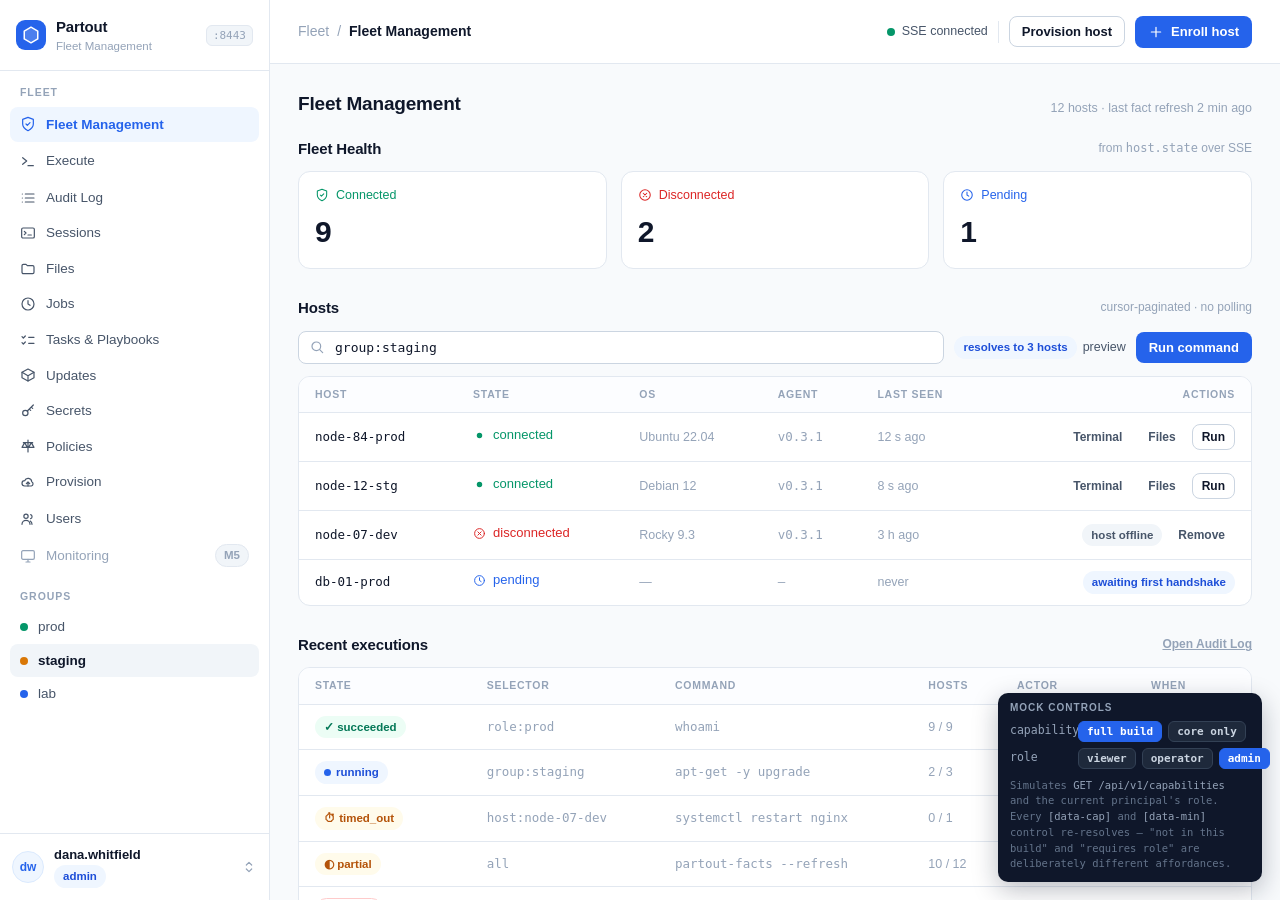
==== docs/mockups/fleet-management.html @ 335c70c7 "docs(ui): add static Fleet Management design mock Single self-contained HTML file rendering the v0.4" ====
<!doctype html>
<!--
  Partout — Fleet Management page, STATIC DESIGN MOCK.

  This is a design mockup, not the application. No build step, no framework,
  no network fetches. It renders the v0.4 guidelines
  (docs/ui-guidelines.md) so the shell, tokens, state vocabulary and the
  capability/role gating convention can be reviewed visually.

  Data is hard-coded sample data. The bottom-right panel simulates the
  `GET /api/v1/capabilities` probe and the current principal's role so both
  gating axes are demonstrable.

  Real app: Vue 3 + TS + Pinia + Tailwind, embedded via go:embed. Not this.
-->
<html lang="en">
<head>
<meta charset="utf-8">
<meta name="viewport" content="width=device-width, initial-scale=1">
<title>Partout — Fleet Management (design mock)</title>
<style>
  /* ---- tokens (ui-guidelines §7) ------------------------------------- */
  :root {
    --brand: #2563eb;            /* blue-600 */
    --brand-subtle: #eff6ff;     /* blue-50 */
    --surface: #ffffff;
    --surface-app: #f8fafc;      /* slate-50 */
    --surface-sunken: #f1f5f9;   /* slate-100 */
    --border: #e2e8f0;           /* slate-200 */
    --border-strong: #cbd5e1;    /* slate-300 */
    --text: #0f172a;             /* slate-900 */
    --text-muted: #475569;       /* slate-600 */
    --text-faint: #94a3b8;       /* slate-400 */
    --healthy: #059669;          /* emerald-600 */
    --warning: #d97706;          /* amber-600 */
    --critical: #dc2626;         /* red-600 */
    --info: var(--brand);
    --neutral: #64748b;          /* slate-500 */
    --critical-subtle: #fef2f2;  /* red-50  */
    --critical-border: #fecaca;  /* red-200 */
    --warning-subtle: #fffbeb;   /* amber-50 */
    --r-card: 12px; --r-ctl: 8px;
    --sans: -apple-system, BlinkMacSystemFont, "Segoe UI", Inter, Roboto, sans-serif;
    --mono: ui-monospace, SFMono-Regular, "SF Mono", Menlo, Consolas, monospace;
  }
  * { box-sizing: border-box; }
  [hidden] { display: none !important; }
  html, body { margin: 0; height: 100%; }
  body {
    background: var(--surface-app); color: var(--text);
    font: 14px/1.45 var(--sans); -webkit-font-smoothing: antialiased;
  }
  .mono { font-family: var(--mono); }
  .ic { width: 16px; height: 16px; flex: none; stroke: currentColor; fill: none;
        stroke-width: 1.8; stroke-linecap: round; stroke-linejoin: round; }
  .ic-lg { width: 20px; height: 20px; }

  /* ---- shell --------------------------------------------------------- */
  .shell { display: grid; grid-template-columns: 270px 1fr; height: 100%; }

  /* ---- sidebar ------------------------------------------------------- */
  .sidebar {
    background: var(--surface); border-right: 1px solid var(--border);
    display: flex; flex-direction: column; min-height: 0;
  }
  .brand { display: flex; align-items: center; gap: 10px; padding: 16px; border-bottom: 1px solid var(--border); }
  .brand-mark {
    width: 30px; height: 30px; flex: none; display: grid; place-items: center;
    background: var(--brand); border-radius: 9px; color: #fff;
  }
  .brand-text { min-width: 0; }
  .brand-name { font-weight: 650; font-size: 15px; letter-spacing: -.01em; }
  .brand-line { font-size: 11.5px; color: var(--text-faint); }
  .port { margin-left: auto; font: 11px/1 var(--mono); color: var(--text-faint);
          background: var(--surface-sunken); border: 1px solid var(--border); padding: 4px 6px; border-radius: 6px; }

  .nav { padding: 12px 10px; overflow-y: auto; flex: 1; min-height: 0; }
  .nav-label { font-size: 10.5px; font-weight: 700; letter-spacing: .09em; text-transform: uppercase;
               color: var(--text-faint); padding: 14px 10px 6px; }
  .nav-label:first-child { padding-top: 2px; }
  .nav-item {
    display: flex; align-items: center; gap: 10px; padding: 8px 10px; border-radius: var(--r-ctl);
    color: var(--text-muted); text-decoration: none; font-size: 13.5px;
  }
  .nav-item + .nav-item { margin-top: 1px; }
  .nav-item:hover { background: var(--surface-sunken); color: var(--text); }
  .nav-item.is-active { background: var(--brand-subtle); color: var(--brand); font-weight: 600; }
  .nav-item.is-disabled { color: var(--text-faint); cursor: not-allowed; }
  .nav-item.is-disabled:hover { background: transparent; color: var(--text-faint); }
  .nav-tail { margin-left: auto; }
  .scope { display: flex; align-items: center; gap: 10px; padding: 7px 10px; border-radius: var(--r-ctl);
           color: var(--text-muted); font-size: 13.5px; cursor: pointer; }
  .scope:hover { background: var(--surface-sunken); }
  .scope.is-active { background: var(--surface-sunken); color: var(--text); font-weight: 600; }
  .dot { width: 8px; height: 8px; border-radius: 99px; flex: none; }
  .dot-prod { background: var(--healthy); } .dot-stg { background: var(--warning); } .dot-dev { background: var(--brand); }

  .user-card { border-top: 1px solid var(--border); padding: 12px; display: flex; align-items: center; gap: 10px; cursor: pointer; }
  .user-card:hover { background: var(--surface-sunken); }
  .avatar {
    width: 32px; height: 32px; border-radius: 99px; flex: none; display: grid; place-items: center;
    background: var(--brand-subtle); color: var(--brand); font-size: 12px; font-weight: 700;
    border: 1px solid #dbeafe;
  }
  .user-name { font-size: 13px; font-weight: 600; }
  .user-meta { font-size: 11.5px; color: var(--text-faint); display: flex; align-items: center; gap: 6px; }

  /* ---- top bar ------------------------------------------------------- */
  .main { display: flex; flex-direction: column; min-width: 0; min-height: 0; }
  .topbar {
    background: var(--surface); border-bottom: 1px solid var(--border);
    display: flex; align-items: center; gap: 16px; padding: 0 28px; height: 64px; flex: none;
  }
  .crumbs { display: flex; align-items: center; gap: 8px; font-size: 14px; color: var(--text-faint); min-width: 0; }
  .crumbs b { color: var(--text); font-weight: 650; }
  .topbar-right { margin-left: auto; display: flex; align-items: center; gap: 10px; }
  .sse { display: inline-flex; align-items: center; gap: 7px; font-size: 12.5px; color: var(--text-muted); }
  .pulse { width: 8px; height: 8px; border-radius: 99px; background: var(--healthy); flex: none; }
  .pulse.is-amber { background: var(--warning); }
  .pulse.is-red { background: var(--critical); }
  .vsep { width: 1px; height: 22px; background: var(--border); }

  /* ---- controls ------------------------------------------------------ */
  .btn {
    display: inline-flex; align-items: center; gap: 7px; font: 600 13px var(--sans);
    padding: 7px 12px; border-radius: var(--r-ctl); border: 1px solid transparent;
    cursor: pointer; text-decoration: none; white-space: nowrap;
  }
  .btn-primary { background: var(--brand); color: #fff; }
  .btn-primary:hover { background: #1d4ed8; }
  .btn-secondary { background: var(--surface); color: var(--text); border-color: var(--border-strong); }
  .btn-secondary:hover { background: var(--surface-sunken); }
  .btn-ghost { background: transparent; color: var(--text-muted); }
  .btn-ghost:hover { background: var(--surface-sunken); color: var(--text); }
  .btn-sm { padding: 5px 9px; font-size: 12px; }
  .btn[aria-disabled="true"] { background: var(--surface-sunken); color: var(--text-faint);
    border-color: var(--border); cursor: not-allowed; }
  .linklike { background: none; border: 0; padding: 0; font: 600 12.5px var(--sans); color: var(--brand); cursor: pointer; }

  .input {
    display: flex; align-items: center; gap: 8px; background: var(--surface);
    border: 1px solid var(--border-strong); border-radius: var(--r-ctl); padding: 7px 10px; min-width: 0;
  }
  .input input { border: 0; outline: 0; font: 13px var(--mono); color: var(--text); background: transparent; width: 100%; }
  .input input::placeholder { color: var(--text-faint); }

  /* ---- chips --------------------------------------------------------- */
  .chip {
    display: inline-flex; align-items: center; gap: 5px; font-size: 11.5px; font-weight: 650;
    padding: 2px 8px; border-radius: 99px; border: 1px solid transparent; white-space: nowrap;
  }
  .chip-neutral { background: var(--surface-sunken); color: var(--text-muted); }
  .chip-rule { background: var(--surface-sunken); color: var(--text-muted); font-family: var(--mono); font-weight: 500; }
  .chip-healthy { background: #ecfdf5; color: #047857; }
  .chip-warning { background: var(--warning-subtle); color: #b45309; }
  .chip-critical { background: var(--critical-subtle); color: var(--critical); }
  .chip-info { background: var(--brand-subtle); color: #1d4ed8; }
  /* outline variants: refusal / nothing-ran — not the same as a failure */
  .chip-outline-critical { background: transparent; border-color: var(--critical-border); color: var(--critical); }
  .chip-outline-warning { background: transparent; border-color: #fde68a; color: #b45309; }
  .chip-dashed { background: transparent; border: 1px dashed var(--border-strong); color: var(--neutral); }
  /* gating chip: "not in this build" */
  .chip-na { background: var(--surface-sunken); color: var(--text-faint); border-color: var(--border); font-weight: 600; }
  .chip-lock { background: transparent; border-color: var(--border-strong); color: var(--text-faint); font-weight: 600; }
  .chip-running { background: var(--brand-subtle); color: #1d4ed8; }
  .spin { width: 7px; height: 7px; border-radius: 99px; background: var(--brand); animation: pulse 1.1s ease-in-out infinite; }
  @keyframes pulse { 0%,100% { opacity: 1 } 50% { opacity: .25 } }
  @media (prefers-reduced-motion: reduce) { .spin { animation: none } }

  /* ---- content ------------------------------------------------------- */
  .content { padding: 26px 28px 60px; overflow-y: auto; min-height: 0; }
  .page-head { display: flex; align-items: flex-end; gap: 12px; margin-bottom: 20px; }
  .page-head h1 { font-size: 19px; margin: 0; letter-spacing: -.01em; }
  .page-head .sub { color: var(--text-faint); font-size: 12.5px; margin-left: auto; }

  .section { margin-top: 28px; }
  .section:first-of-type { margin-top: 0; }
  .section-head { display: flex; align-items: center; gap: 10px; margin-bottom: 12px; }
  .section-head h2 { font-size: 15px; margin: 0; letter-spacing: -.01em; }
  .section-head .cap { margin-left: auto; font-size: 12px; color: var(--text-faint); }

  .stats { display: grid; grid-template-columns: repeat(3, minmax(0,1fr)); gap: 14px; }
  .stat { background: var(--surface); border: 1px solid var(--border); border-radius: var(--r-card); padding: 14px 16px; }
  .stat-top { display: flex; align-items: center; gap: 7px; font-size: 12.5px; color: var(--text-muted); }
  .stat-num { font-size: 30px; font-weight: 650; letter-spacing: -.02em; margin-top: 6px; }
  .c-healthy { color: var(--healthy); } .c-warning { color: var(--warning); }
  .c-critical { color: var(--critical); } .c-info { color: var(--info); } .c-neutral { color: var(--neutral); }

  .toolbar { display: flex; align-items: center; gap: 10px; margin-bottom: 12px; flex-wrap: wrap; }
  .resolve { display: inline-flex; align-items: center; gap: 6px; font-size: 12.5px; color: var(--text-muted); }
  .toolbar .grow { flex: 1; min-width: 240px; }

  .card { background: var(--surface); border: 1px solid var(--border); border-radius: var(--r-card); overflow: hidden; }
  table { width: 100%; border-collapse: collapse; }
  thead th {
    text-align: left; font-size: 10.5px; letter-spacing: .07em; text-transform: uppercase;
    color: var(--text-faint); font-weight: 700; padding: 10px 16px; border-bottom: 1px solid var(--border);
    background: #fcfdff;
  }
  tbody td { padding: 11px 16px; border-bottom: 1px solid var(--border); font-size: 13px; vertical-align: middle; }
  tbody tr:last-child td { border-bottom: 0; }
  tbody tr:hover { background: #fbfdff; }
  td.host { font-family: var(--mono); font-size: 12.5px; color: var(--text); font-weight: 500; }
  td.dim { color: var(--text-faint); font-size: 12.5px; }
  .cell-state { display: inline-flex; align-items: center; gap: 7px; }
  .row-actions { display: flex; align-items: center; gap: 6px; justify-content: flex-end; }

  /* ---- gate helper: capability + role gating (§4) --------------------- */
  .gate { display: inline-flex; align-items: center; gap: 6px; }
  /* in the sidebar a gate wraps stacked nav items, so it must be a block */
  .nav > .gate { display: block; }
  .nav > .gate > .when-on, .nav > .gate > .when-off { display: block; }
  .nav > .gate[data-cap] .nav-item { width: 100%; }
  .gate.is-off > .when-on { display: none; }
  .gate:not(.is-off) > .when-off { display: none; }

  /* ---- mock controls (not part of the design) ------------------------ */
  .mockctl {
    position: fixed; right: 18px; bottom: 18px; z-index: 20;
    background: #0f172a; color: #e2e8f0; border-radius: 10px; padding: 10px 12px;
    font: 11.5px/1.5 var(--mono); box-shadow: 0 8px 26px rgba(15,23,42,.28); width: 264px;
  }
  .mockctl h4 { margin: 0 0 8px; font: 700 10px/1 var(--sans); letter-spacing: .1em; text-transform: uppercase; color: #94a3b8; }
  .mockctl .row { display: flex; align-items: center; gap: 6px; margin-top: 6px; }
  .mockctl .row span { color: #94a3b8; width: 62px; flex: none; }
  .mockctl button {
    font: 600 11px var(--mono); padding: 3px 8px; border-radius: 6px; cursor: pointer;
    background: #1e293b; color: #cbd5e1; border: 1px solid #334155;
  }
  .mockctl button[aria-pressed="true"] { background: var(--brand); color: #fff; border-color: var(--brand); }
  .mockctl p { margin: 9px 0 0; color: #64748b; font-size: 10.5px; }
</style>
</head>
<body>

<!-- icon sprite -->
<svg width="0" height="0" style="position:absolute" aria-hidden="true">
  <symbol id="i-hex" viewBox="0 0 24 24"><path d="M12 2.6l8.1 4.7v9.4L12 21.4l-8.1-4.7V7.3z"/></symbol>
  <symbol id="i-shield" viewBox="0 0 24 24"><path d="M12 22s8-4 8-10V5l-8-3-8 3v7c0 6 8 10 8 10z"/><path d="M9 12l2 2 4-4"/></symbol>
  <symbol id="i-terminal" viewBox="0 0 24 24"><path d="M4 17l6-5-6-5"/><path d="M12 19h8"/></symbol>
  <symbol id="i-scroll" viewBox="0 0 24 24"><path d="M8 6h13M8 12h13M8 18h13M3.5 6h.01M3.5 12h.01M3.5 18h.01"/></symbol>
  <symbol id="i-monitor" viewBox="0 0 24 24"><rect x="2.5" y="4" width="19" height="13" rx="2"/><path d="M9 21h6M12 17v4"/></symbol>
  <symbol id="i-screen" viewBox="0 0 24 24"><rect x="2.5" y="4.5" width="19" height="15" rx="2"/><path d="M6.5 9.5l2.5 2.5-2.5 2.5M12 15h5"/></symbol>
  <symbol id="i-folder" viewBox="0 0 24 24"><path d="M3 7a2 2 0 012-2h4l2 2h8a2 2 0 012 2v8a2 2 0 01-2 2H5a2 2 0 01-2-2z"/></symbol>
  <symbol id="i-clock" viewBox="0 0 24 24"><circle cx="12" cy="12" r="9"/><path d="M12 7v5l3 2"/></symbol>
  <symbol id="i-checks" viewBox="0 0 24 24"><path d="M3 7l2 2 3-3M3 16l2 2 3-3M13 8h8M13 17h8"/></symbol>
  <symbol id="i-box" viewBox="0 0 24 24"><path d="M3 8l9-5 9 5v8l-9 5-9-5z"/><path d="M3 8l9 5 9-5M12 13v8"/></symbol>
  <symbol id="i-key" viewBox="0 0 24 24"><circle cx="8" cy="15" r="4"/><path d="M11 12l9-9M17 6l2 2M14 9l2 2"/></symbol>
  <symbol id="i-scale" viewBox="0 0 24 24"><path d="M12 3v18M5 7h14M7 7l-4 7h8zM17 7l-4 7h8z"/></symbol>
  <symbol id="i-cloud" viewBox="0 0 24 24"><path d="M7 18a4 4 0 010-8 5.5 5.5 0 0110.6 1.5A3.5 3.5 0 0117 18z"/><path d="M12 12v6M9.5 14.5L12 12l2.5 2.5"/></symbol>
  <symbol id="i-users" viewBox="0 0 24 24"><circle cx="9" cy="8" r="3.2"/><path d="M3 20a6 6 0 0112 0"/><path d="M16 5.5a3.2 3.2 0 010 6M18 20a6 6 0 00-2.5-4.9"/></symbol>
  <symbol id="i-warn" viewBox="0 0 24 24"><path d="M12 3l9.5 17h-19z"/><path d="M12 9v5M12 17h.01"/></symbol>
  <symbol id="i-x" viewBox="0 0 24 24"><circle cx="12" cy="12" r="9"/><path d="M15 9l-6 6M9 9l6 6"/></symbol>
  <symbol id="i-lock" viewBox="0 0 24 24"><rect x="4.5" y="10" width="15" height="10" rx="2"/><path d="M8.5 10V7a3.5 3.5 0 017 0v3"/></symbol>
  <symbol id="i-plus" viewBox="0 0 24 24"><path d="M12 5v14M5 12h14"/></symbol>
  <symbol id="i-search" viewBox="0 0 24 24"><circle cx="11" cy="11" r="6.5"/><path d="M16 16l4.5 4.5"/></symbol>
  <symbol id="i-chev" viewBox="0 0 24 24"><path d="M8 9l4-4 4 4M8 15l4 4 4-4"/></symbol>
  <symbol id="i-trash" viewBox="0 0 24 24"><path d="M4 7h16M9 7V5h6v2M6 7l1 13h10l1-13"/></symbol>
  <symbol id="i-dot" viewBox="0 0 24 24"><circle cx="12" cy="12" r="5" fill="currentColor" stroke="none"/></symbol>
</svg>

<div class="shell">

  <!-- ================= sidebar ================= -->
  <aside class="sidebar">
    <div class="brand">
      <span class="brand-mark"><svg class="ic ic-lg" style="stroke-width:1.8;fill:rgba(255,255,255,.18)"><use href="#i-hex"/></svg></span>
      <span class="brand-text">
        <div class="brand-name">Partout</div>
        <div class="brand-line">Fleet Management</div>
      </span>
      <span class="port">:8443</span>
    </div>

    <nav class="nav">
      <div class="nav-label">Fleet</div>

      <a class="nav-item is-active" href="#"><svg class="ic"><use href="#i-shield"/></svg>Fleet Management</a>
      <a class="nav-item" href="#"><svg class="ic"><use href="#i-terminal"/></svg>Execute</a>
      <a class="nav-item" href="#"><svg class="ic"><use href="#i-scroll"/></svg>Audit Log</a>

      <span class="gate" data-cap="sessions"><span class="when-on"><a class="nav-item" href="#"><svg class="ic"><use href="#i-screen"/></svg>Sessions</a></span><span class="when-off"><span class="nav-item is-disabled"><svg class="ic"><use href="#i-screen"/></svg>Sessions<span class="nav-tail chip chip-na">M2</span></span></span></span>
      <span class="gate" data-cap="files"><span class="when-on"><a class="nav-item" href="#"><svg class="ic"><use href="#i-folder"/></svg>Files</a></span><span class="when-off"><span class="nav-item is-disabled"><svg class="ic"><use href="#i-folder"/></svg>Files<span class="nav-tail chip chip-na">M2</span></span></span></span>
      <span class="gate" data-cap="jobs"><span class="when-on"><a class="nav-item" href="#"><svg class="ic"><use href="#i-clock"/></svg>Jobs</a></span><span class="when-off"><span class="nav-item is-disabled"><svg class="ic"><use href="#i-clock"/></svg>Jobs<span class="nav-tail chip chip-na">M3</span></span></span></span>
      <span class="gate" data-cap="tasks"><span class="when-on"><a class="nav-item" href="#"><svg class="ic"><use href="#i-checks"/></svg>Tasks &amp; Playbooks</a></span><span class="when-off"><span class="nav-item is-disabled"><svg class="ic"><use href="#i-checks"/></svg>Tasks &amp; Playbooks<span class="nav-tail chip chip-na">M3</span></span></span></span>
      <span class="gate" data-cap="packages"><span class="when-on"><a class="nav-item" href="#"><svg class="ic"><use href="#i-box"/></svg>Updates</a></span><span class="when-off"><span class="nav-item is-disabled"><svg class="ic"><use href="#i-box"/></svg>Updates<span class="nav-tail chip chip-na">M3</span></span></span></span>
      <span class="gate" data-cap="secrets"><span class="when-on"><a class="nav-item" href="#"><svg class="ic"><use href="#i-key"/></svg>Secrets</a></span><span class="when-off"><span class="nav-item is-disabled"><svg class="ic"><use href="#i-key"/></svg>Secrets<span class="nav-tail chip chip-na">M3</span></span></span></span>
      <a class="nav-item" href="#"><svg class="ic"><use href="#i-scale"/></svg>Policies</a>
      <!-- admin-only -->
      <span class="gate gate-role" data-min="admin">
        <span class="when-on">
          <a class="nav-item" href="#"><svg class="ic"><use href="#i-cloud"/></svg>Provision</a>
          <a class="nav-item" href="#"><svg class="ic"><use href="#i-users"/></svg>Users</a>
        </span>
        <span class="when-off">
          <span class="nav-item is-disabled"><svg class="ic"><use href="#i-cloud"/></svg>Provision
            <span class="nav-tail chip chip-lock"><svg class="ic" style="width:11px;height:11px"><use href="#i-lock"/></svg>admin</span>
          </span>
          <span class="nav-item is-disabled"><svg class="ic"><use href="#i-users"/></svg>Users
            <span class="nav-tail chip chip-lock"><svg class="ic" style="width:11px;height:11px"><use href="#i-lock"/></svg>admin</span>
          </span>
        </span>
      </span>

      <!-- not in this build (M5) -->
      <span class="gate" data-cap="observe">
        <span class="when-on">
          <a class="nav-item" href="#"><svg class="ic"><use href="#i-monitor"/></svg>Monitoring</a>
        </span>
        <span class="when-off">
          <span class="nav-item is-disabled"><svg class="ic"><use href="#i-monitor"/></svg>Monitoring
            <span class="nav-tail chip chip-na">M5</span>
          </span>
        </span>
      </span>

      <div class="nav-label">Groups</div>
      <div class="scope"><span class="dot dot-prod"></span>prod</div>
      <div class="scope is-active"><span class="dot dot-stg"></span>staging</div>
      <div class="scope"><span class="dot dot-dev"></span>lab</div>
    </nav>

    <div class="user-card">
      <span class="avatar">dw</span>
      <span style="min-width:0">
        <div class="user-name">dana.whitfield</div>
        <div class="user-meta"><span id="role-badge" class="chip chip-info">admin</span></div>
      </span>
      <svg class="ic nav-tail" style="color:var(--text-faint)"><use href="#i-chev"/></svg>
    </div>
  </aside>

  <!-- ================= main ================= -->
  <div class="main">
    <header class="topbar">
      <div class="crumbs"><span>Fleet</span><span>/</span><b>Fleet Management</b></div>
      <div class="topbar-right">
        <span class="sse"><span class="pulse" id="sse-dot"></span><span id="sse-text">SSE connected</span></span>
        <span class="vsep"></span>

        <span class="gate gate-role" data-min="admin">
          <span class="when-on"><button class="btn btn-secondary">Provision host</button></span>
          <span class="when-off">
            <button class="btn btn-secondary" aria-disabled="true">
              <svg class="ic" style="width:12px;height:12px"><use href="#i-lock"/></svg>Provision host
            </button>
          </span>
        </span>

        <span class="gate" data-cap="enroll">
          <span class="when-on"><button class="btn btn-primary"><svg class="ic"><use href="#i-plus"/></svg>Enroll host</button></span>
          <span class="when-off"><span class="chip chip-na">Enrollment not available</span></span>
        </span>
      </div>
    </header>

    <main class="content">

      <div class="page-head">
        <h1>Fleet Management</h1>
        <span class="sub">12 hosts &middot; last fact refresh 2 min ago</span>
      </div>

      <!-- Fleet Health: exactly three cards (§9) -->
      <section class="section">
        <div class="section-head">
          <h2>Fleet Health</h2>
          <span class="cap">from <span class="mono">host.state</span> over SSE</span>
        </div>
        <div class="stats">
          <div class="stat">
            <div class="stat-top c-healthy"><svg class="ic" style="width:14px;height:14px"><use href="#i-shield"/></svg>Connected</div>
            <div class="stat-num">9</div>
          </div>
          <div class="stat">
            <div class="stat-top c-critical"><svg class="ic" style="width:14px;height:14px"><use href="#i-x"/></svg>Disconnected</div>
            <div class="stat-num">2</div>
          </div>
          <div class="stat">
            <div class="stat-top c-info"><svg class="ic" style="width:14px;height:14px"><use href="#i-clock"/></svg>Pending</div>
            <div class="stat-num">1</div>
          </div>
        </div>
      </section>

      <!-- Hosts -->
      <section class="section">
        <div class="section-head">
          <h2>Hosts</h2>
          <span class="cap">cursor-paginated &middot; no polling</span>
        </div>

        <div class="toolbar">
          <span class="input grow">
            <svg class="ic" style="color:var(--text-faint)"><use href="#i-search"/></svg>
            <input value="group:staging" aria-label="Selector" spellcheck="false">
          </span>
          <!-- selector preview: server resolves, UI only renders (B2) -->
          <span class="resolve">
            <span class="chip chip-info">resolves to 3 hosts</span>
            preview
          </span>
          <span class="gate gate-role" data-min="operator">
            <span class="when-on"><button class="btn btn-primary">Run command</button></span>
            <span class="when-off"><span class="chip chip-lock"><svg class="ic" style="width:11px;height:11px"><use href="#i-lock"/></svg>Requires operator</span></span>
          </span>
        </div>

        <div class="card">
          <table>
            <thead>
              <tr>
                <th>Host</th><th>State</th><th>OS</th><th>Agent</th><th>Last seen</th><th style="text-align:right">Actions</th>
              </tr>
            </thead>
            <tbody>
              <tr>
                <td class="host">node-84-prod</td>
                <td><span class="cell-state c-healthy"><svg class="ic" style="width:13px;height:13px"><use href="#i-dot"/></svg>connected</span></td>
                <td class="dim">Ubuntu 22.04</td><td class="dim mono">v0.3.1</td><td class="dim">12 s ago</td>
                <td>
                  <div class="row-actions">
                    <span class="gate" data-cap="sessions"><span class="when-on"><span class="gate gate-role" data-min="operator"><span class="when-on"><button class="btn btn-ghost btn-sm">Terminal</button></span><span class="when-off"><button class="btn btn-ghost btn-sm" aria-disabled="true"><svg class="ic" style="width:11px;height:11px"><use href="#i-lock"/></svg>Terminal</button></span></span></span><span class="when-off"><span class="chip chip-na">Terminal</span></span></span>
                    <span class="gate" data-cap="files"><span class="when-on"><button class="btn btn-ghost btn-sm">Files</button></span><span class="when-off"><span class="chip chip-na">Files</span></span></span>
                    <span class="gate gate-role" data-min="operator"><span class="when-on"><button class="btn btn-secondary btn-sm">Run</button></span><span class="when-off"><button class="btn btn-secondary btn-sm" aria-disabled="true"><svg class="ic" style="width:11px;height:11px"><use href="#i-lock"/></svg>Run</button></span></span>
                  </div>
                </td>
              </tr>
              <tr>
                <td class="host">node-12-stg</td>
                <td><span class="cell-state c-healthy"><svg class="ic" style="width:13px;height:13px"><use href="#i-dot"/></svg>connected</span></td>
                <td class="dim">Debian 12</td><td class="dim mono">v0.3.1</td><td class="dim">8 s ago</td>
                <td>
                  <div class="row-actions">
                    <span class="gate" data-cap="sessions"><span class="when-on"><span class="gate gate-role" data-min="operator"><span class="when-on"><button class="btn btn-ghost btn-sm">Terminal</button></span><span class="when-off"><button class="btn btn-ghost btn-sm" aria-disabled="true"><svg class="ic" style="width:11px;height:11px"><use href="#i-lock"/></svg>Terminal</button></span></span></span><span class="when-off"><span class="chip chip-na">Terminal</span></span></span>
                    <span class="gate" data-cap="files"><span class="when-on"><button class="btn btn-ghost btn-sm">Files</button></span><span class="when-off"><span class="chip chip-na">Files</span></span></span>
                    <span class="gate gate-role" data-min="operator"><span class="when-on"><button class="btn btn-secondary btn-sm">Run</button></span><span class="when-off"><button class="btn btn-secondary btn-sm" aria-disabled="true"><svg class="ic" style="width:11px;height:11px"><use href="#i-lock"/></svg>Run</button></span></span>
                  </div>
                </td>
              </tr>
              <tr>
                <td class="host">node-07-dev</td>
                <td><span class="cell-state c-critical"><svg class="ic" style="width:13px;height:13px"><use href="#i-x"/></svg>disconnected</span></td>
                <td class="dim">Rocky 9.3</td><td class="dim mono">v0.3.1</td><td class="dim">3 h ago</td>
                <td>
                  <div class="row-actions">
                    <!-- reachability, not capability: a different reason than "not in this build" -->
                    <span class="chip chip-neutral">host offline</span>
                    <span class="gate" data-cap="agent_delete">
                      <span class="when-on"><span class="gate gate-role" data-min="admin"><span class="when-on"><button class="btn btn-ghost btn-sm">Remove</button></span><span class="when-off"><button class="btn btn-ghost btn-sm" aria-disabled="true"><svg class="ic" style="width:11px;height:11px"><use href="#i-lock"/></svg>Remove</button></span></span></span>
                      <span class="when-off"><span class="chip chip-na">Remove (B3)</span></span>
                    </span>
                  </div>
                </td>
              </tr>
              <tr>
                <td class="host">db-01-prod</td>
                <td><span class="cell-state c-info"><svg class="ic" style="width:13px;height:13px"><use href="#i-clock"/></svg>pending</span></td>
                <td class="dim">&mdash;</td><td class="dim mono">&mdash;</td><td class="dim">never</td>
                <td>
                  <div class="row-actions">
                    <span class="chip chip-info">awaiting first handshake</span>
                  </div>
                </td>
              </tr>
            </tbody>
          </table>
        </div>
      </section>

      <!-- Recent executions: exercises the whole state vocabulary (§9) -->
      <section class="section">
        <div class="section-head">
          <h2>Recent executions</h2>
          <a class="cap linklike" href="#">Open Audit Log</a>
        </div>
        <div class="card">
          <table>
            <thead>
              <tr><th>State</th><th>Selector</th><th>Command</th><th>Hosts</th><th>Actor</th><th>When</th></tr>
            </thead>
            <tbody>
              <tr>
                <td><span class="chip chip-healthy">&#10003; succeeded</span></td>
                <td class="mono dim">role:prod</td>
                <td class="mono dim">whoami</td><td class="dim">9 / 9</td>
                <td class="dim">dana.whitfield</td><td class="dim">4 min ago</td>
              </tr>
              <tr>
                <td><span class="chip chip-running"><span class="spin"></span>running</span></td>
                <td class="mono dim">group:staging</td>
                <td class="mono dim">apt-get -y upgrade</td><td class="dim">2 / 3</td>
                <td class="dim">dana.whitfield</td><td class="dim">now</td>
              </tr>
              <tr>
                <td><span class="chip chip-warning">&#9201; timed_out</span></td>
                <td class="mono dim">host:node-07-dev</td>
                <td class="mono dim">systemctl restart nginx</td><td class="dim">0 / 1</td>
                <td class="dim">dana.whitfield</td><td class="dim">26 min ago</td>
              </tr>
              <tr>
                <td><span class="chip chip-warning">&#9680; partial</span></td>
                <td class="mono dim">all</td>
                <td class="mono dim">partout-facts --refresh</td><td class="dim">10 / 12</td>
                <td class="dim">scheduler</td><td class="dim">1 h ago</td>
              </tr>
              <tr>
                <td><span class="chip chip-outline-critical">&#8856; denied</span></td>
                <td class="mono dim">role:prod</td>
                <td class="mono dim">rm -rf /var/log/old</td><td class="dim">0 / 9</td>
                <td class="dim">dana.whitfield</td><td class="dim">2 h ago</td>
              </tr>
              <tr>
                <td><span class="chip chip-outline-warning">&#9888; not_delivered</span></td>
                <td class="mono dim">host:db-01-prod</td>
                <td class="mono dim">uptime</td><td class="dim">0 / 1</td>
                <td class="dim">dana.whitfield</td><td class="dim">3 h ago</td>
              </tr>
              <tr>
                <td><span class="chip chip-dashed">&#8709; interrupted</span></td>
                <td class="mono dim">group:lab</td>
                <td class="mono dim">tail -f /var/log/syslog</td><td class="dim">1 / 2</td>
                <td class="dim">dana.whitfield</td><td class="dim">yesterday</td>
              </tr>
            </tbody>
          </table>
        </div>
      </section>

    </main>
  </div>
</div>

<!-- ============ mock-only controls (not part of the design) ============ -->
<div class="mockctl">
  <h4>Mock controls</h4>
  <div class="row"><span>capability</span>
    <button data-profile="full" aria-pressed="true">full build</button>
    <button data-profile="core">core only</button>
  </div>
  <div class="row"><span>role</span>
    <button data-role="viewer">viewer</button>
    <button data-role="operator">operator</button>
    <button data-role="admin" aria-pressed="true">admin</button>
  </div>
  <p>Simulates <span style="color:#94a3b8">GET /api/v1/capabilities</span> and the current
     principal's role. Every <span style="color:#94a3b8">[data-cap]</span> and
     <span style="color:#94a3b8">[data-min]</span> control re-resolves &mdash;
     "not in this build" and "requires role" are deliberately different affordances.</p>
</div>

<script>
// Capability profiles stand in for GET /api/v1/capabilities.
var CAPS = {
  full: { enroll:1, exec:1, sessions:1, files:1, jobs:1, tasks:1, packages:1,
          secrets:1, policies:1, provision:1, users:1, agent_delete:1,
          approvals:0, observe:0 },
  core: { enroll:1, exec:1, sessions:0, files:0, jobs:0, tasks:0, packages:0,
          secrets:0, policies:1, provision:1, users:1, agent_delete:0,
          approvals:0, observe:0 }
};
var RANK = { viewer:1, operator:2, admin:3 };
var profile = 'full', role = 'admin';

function apply() {
  var caps = CAPS[profile];
  document.querySelectorAll('.gate[data-cap]').forEach(function (g) {
    var on = !!caps[g.dataset.cap];
    g.classList.toggle('is-off', !on);
  });
  document.querySelectorAll('.gate-role').forEach(function (g) {
    var on = RANK[role] >= RANK[g.dataset.min];
    g.classList.toggle('is-off', !on);
  });
  document.querySelectorAll('.gate-role .when-off .chip-lock').forEach(function (c) {
    var g = c.closest('.gate-role');
    c.lastChild.nodeValue = ' Requires ' + g.dataset.min;
  });
  document.getElementById('role-badge').textContent = role;
}

document.querySelectorAll('.mockctl [data-profile]').forEach(function (b) {
  b.addEventListener('click', function () {
    profile = b.dataset.profile;
    document.querySelectorAll('.mockctl [data-profile]').forEach(function (o) {
      o.setAttribute('aria-pressed', String(o === b));
    });
    apply();
  });
});
document.querySelectorAll('.mockctl [data-role]').forEach(function (b) {
  b.addEventListener('click', function () {
    role = b.dataset.role;
    document.querySelectorAll('.mockctl [data-role]').forEach(function (o) {
      o.setAttribute('aria-pressed', String(o === b));
    });
    apply();
  });
});
apply();
</script>
</body>
</html>
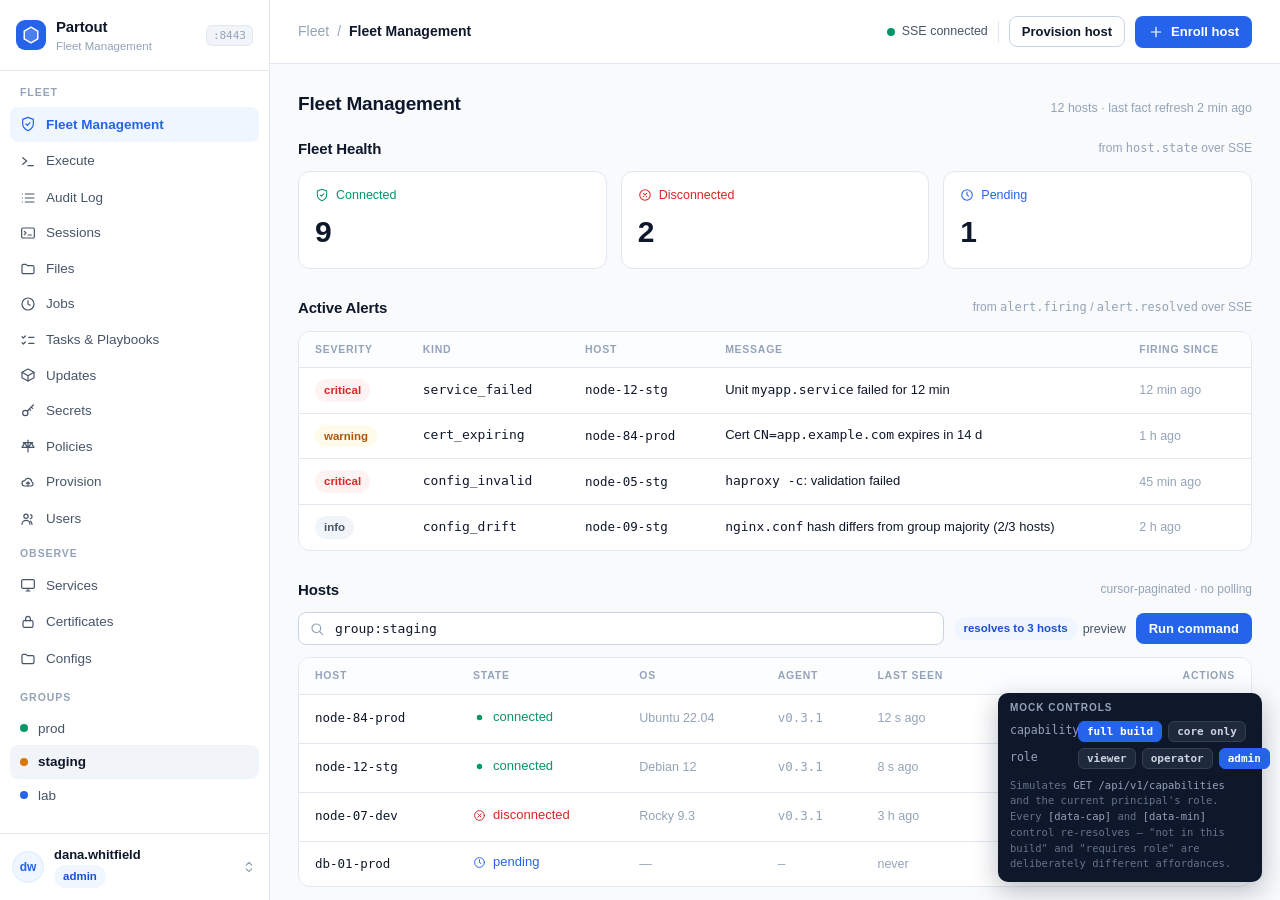
==== commit 5113b030: "spec: add observe layer (R18–R25), split M5–M8, update all reference docs M5: Observe fact collector" ====
--- a/docs/mockups/fleet-management.html
+++ b/docs/mockups/fleet-management.html
@@ -205,6 +205,43 @@
   .cell-state { display: inline-flex; align-items: center; gap: 7px; }
   .row-actions { display: flex; align-items: center; gap: 6px; justify-content: flex-end; }
 
+  /* ---- observe layer components (M7, R18-R25) ------------------------ */
+  .obs-toolbar { display: flex; align-items: center; gap: 8px; flex-wrap: wrap; margin-bottom: 14px; }
+  .obs-filter { display: inline-flex; align-items: center; gap: 5px; font-size: 12px; color: var(--text-muted);
+                padding: 4px 10px; border-radius: 99px; background: var(--surface-sunken); border: 1px solid var(--border);
+                cursor: pointer; }
+  .obs-filter.is-active { background: var(--brand-subtle); color: var(--brand); border-color: #dbeafe; font-weight: 600; }
+
+  .service-state { display: inline-flex; align-items: center; gap: 5px; font-size: 12.5px; font-weight: 600; }
+  .service-state .ic { width: 13px; height: 13px; }
+  .svc-active { color: var(--healthy); }
+  .svc-failed { color: var(--critical); }
+  .svc-restarting { color: var(--warning); }
+  .svc-dead { color: var(--neutral); }
+  .svc-absent { color: var(--text-faint); }
+
+  .cert-expiry { font-weight: 650; font-size: 13px; }
+  .cert-expiry.crit { color: var(--critical); }
+  .cert-expiry.warn { color: var(--warning); }
+  .cert-expiry.ok { color: var(--healthy); }
+
+  .drift-badge { display: inline-flex; align-items: center; gap: 4px; font-size: 11px; font-weight: 600;
+                 color: #b45309; background: var(--warning-subtle); border: 1px solid #fde68a;
+                 padding: 1px 8px; border-radius: 99px; }
+
+  .dep-tree { font-family: var(--mono); font-size: 11.5px; color: var(--text-muted); line-height: 1.6; }
+  .dep-tree .dep-req { color: var(--critical); }
+  .dep-tree .dep-want { color: var(--text-faint); }
+
+  .panel-grid { display: grid; grid-template-columns: 1fr 1fr; gap: 16px; margin-top: 16px; }
+  .detail-panel { background: var(--surface); border: 1px solid var(--border); border-radius: var(--r-card); padding: 16px; }
+  .detail-panel h3 { font-size: 13px; margin: 0 0 10px; color: var(--text-muted); letter-spacing: .02em; }
+  .detail-row { display: flex; justify-content: space-between; padding: 4px 0; font-size: 12.5px; }
+  .detail-row .label { color: var(--text-faint); }
+  .detail-row .val { font-family: var(--mono); color: var(--text); }
+  .detail-row .val.warn { color: var(--warning); }
+  .detail-row .val.crit { color: var(--critical); }
+
   /* ---- gate helper: capability + role gating (§4) --------------------- */
   .gate { display: inline-flex; align-items: center; gap: 6px; }
   /* in the sidebar a gate wraps stacked nav items, so it must be a block */
@@ -302,15 +339,19 @@
         </span>
       </span>
 
-      <!-- not in this build (M5) -->
+      <!-- not in this build (M7) — replaced with real Observe section -->
       <span class="gate" data-cap="observe">
         <span class="when-on">
-          <a class="nav-item" href="#"><svg class="ic"><use href="#i-monitor"/></svg>Monitoring</a>
+          <div class="nav-label" style="padding-top:10px">Observe</div>
+          <a class="nav-item" href="#services" data-page="services"><svg class="ic"><use href="#i-monitor"/></svg>Services</a>
+          <a class="nav-item" href="#certs" data-page="certs"><svg class="ic"><use href="#i-lock"/></svg>Certificates</a>
+          <a class="nav-item" href="#configs" data-page="configs"><svg class="ic"><use href="#i-folder"/></svg>Configs</a>
         </span>
         <span class="when-off">
-          <span class="nav-item is-disabled"><svg class="ic"><use href="#i-monitor"/></svg>Monitoring
-            <span class="nav-tail chip chip-na">M5</span>
-          </span>
+          <div class="nav-label" style="padding-top:10px">Observe</div>
+          <span class="nav-item is-disabled"><svg class="ic"><use href="#i-monitor"/></svg>Services<span class="nav-tail chip chip-na">M7</span></span>
+          <span class="nav-item is-disabled"><svg class="ic"><use href="#i-lock"/></svg>Certificates<span class="nav-tail chip chip-na">M7</span></span>
+          <span class="nav-item is-disabled"><svg class="ic"><use href="#i-folder"/></svg>Configs<span class="nav-tail chip chip-na">M7</span></span>
         </span>
       </span>
 
@@ -380,6 +421,51 @@
             <div class="stat-top c-info"><svg class="ic" style="width:14px;height:14px"><use href="#i-clock"/></svg>Pending</div>
             <div class="stat-num">1</div>
           </div>
+        </div>
+      </section>
+
+      <!-- Active Alerts (M6, R25) -->
+      <section class="section" id="alerts-section">
+        <div class="section-head">
+          <h2>Active Alerts</h2>
+          <span class="cap">from <span class="mono">alert.firing</span> / <span class="mono">alert.resolved</span> over SSE</span>
+        </div>
+        <div class="card">
+          <table>
+            <thead>
+              <tr><th>Severity</th><th>Kind</th><th>Host</th><th>Message</th><th>Firing since</th></tr>
+            </thead>
+            <tbody>
+              <tr>
+                <td><span class="chip chip-critical">critical</span></td>
+                <td class="mono">service_failed</td>
+                <td class="host">node-12-stg</td>
+                <td>Unit <span class="mono">myapp.service</span> failed for 12 min</td>
+                <td class="dim">12 min ago</td>
+              </tr>
+              <tr>
+                <td><span class="chip chip-warning">warning</span></td>
+                <td class="mono">cert_expiring</td>
+                <td class="host">node-84-prod</td>
+                <td>Cert <span class="mono">CN=app.example.com</span> expires in 14 d</td>
+                <td class="dim">1 h ago</td>
+              </tr>
+              <tr>
+                <td><span class="chip chip-critical">critical</span></td>
+                <td class="mono">config_invalid</td>
+                <td class="host">node-05-stg</td>
+                <td><span class="mono">haproxy -c</span>: validation failed</td>
+                <td class="dim">45 min ago</td>
+              </tr>
+              <tr>
+                <td><span class="chip chip-neutral">info</span></td>
+                <td class="mono">config_drift</td>
+                <td class="host">node-09-stg</td>
+                <td><span class="mono">nginx.conf</span> hash differs from group majority (2/3 hosts)</td>
+                <td class="dim">2 h ago</td>
+              </tr>
+            </tbody>
+          </table>
         </div>
       </section>
 
@@ -529,6 +615,448 @@
 
     </main>
   </div>
+
+  <!-- ================= OBSERVE: SERVICES PAGE ================= -->
+  <div class="main" id="page-services" hidden>
+    <header class="topbar">
+      <div class="crumbs"><span>Fleet</span><span>/</span><span>Observe</span><span>/</span><b>Services</b></div>
+      <div class="topbar-right">
+        <span class="sse"><span class="pulse" id="sse-dot2"></span><span>SSE connected</span></span>
+        <span class="vsep"></span>
+        <button class="btn btn-secondary" onclick="showPage('fleet')">Fleet</button>
+      </div>
+    </header>
+    <main class="content">
+      <div class="page-head">
+        <h1>Services</h1>
+        <span class="sub">18 custom units across 9 hosts &middot; last refresh 3 min ago</span>
+      </div>
+
+      <section class="section">
+        <div class="section-head">
+          <h2>Fleet Service Health</h2>
+          <span class="cap">from <span class="mono">/api/v1/services</span> &middot; label filter</span>
+        </div>
+
+        <div class="obs-toolbar">
+          <span class="obs-filter is-active">All</span>
+          <span class="obs-filter">webtier</span>
+          <span class="obs-filter">myapp</span>
+          <span class="obs-filter">db</span>
+          <span class="obs-filter">failed</span>
+        </div>
+
+        <div class="card">
+          <table>
+            <thead>
+              <tr>
+                <th>Unit</th><th>State</th><th>Host</th><th>Uptime</th><th>Restarts</th><th>Labels</th><th style="text-align:right">Actions</th>
+              </tr>
+            </thead>
+            <tbody>
+              <tr>
+                <td class="host">myapp.service</td>
+                <td><span class="service-state svc-failed"><svg class="ic"><use href="#i-x"/></svg>failed</span></td>
+                <td class="dim">node-12-stg</td>
+                <td class="dim">—</td>
+                <td><span class="chip chip-warning">4 / 1h</span></td>
+                <td><span class="chip chip-neutral">myapp</span><span class="chip chip-neutral">staging</span></td>
+                <td><div class="row-actions">
+                  <button class="btn btn-secondary btn-sm">Restart</button>
+                  <button class="btn btn-ghost btn-sm">Detail</button>
+                </div></td>
+              </tr>
+              <tr>
+                <td class="host">nginx.service</td>
+                <td><span class="service-state svc-active"><svg class="ic"><use href="#i-shield"/></svg>active</span></td>
+                <td class="dim">node-84-prod</td>
+                <td class="dim">14 d 6 h</td>
+                <td class="dim">0</td>
+                <td><span class="chip chip-neutral">webtier</span><span class="chip chip-neutral">prod</span></td>
+                <td><div class="row-actions">
+                  <button class="btn btn-ghost btn-sm">Detail</button>
+                </div></td>
+              </tr>
+              <tr>
+                <td class="host">nginx.service</td>
+                <td><span class="service-state svc-restarting"><svg class="ic"><use href="#i-clock"/></svg>restarting</span></td>
+                <td class="dim">node-05-stg</td>
+                <td class="dim">—</td>
+                <td><span class="chip chip-warning">11 / 1h</span></td>
+                <td><span class="chip chip-neutral">webtier</span><span class="chip chip-neutral">staging</span></td>
+                <td><div class="row-actions">
+                  <button class="btn btn-secondary btn-sm">Restart</button>
+                  <button class="btn btn-ghost btn-sm">Detail</button>
+                </div></td>
+              </tr>
+              <tr>
+                <td class="host">postgres.service</td>
+                <td><span class="service-state svc-active"><svg class="ic"><use href="#i-shield"/></svg>active</span></td>
+                <td class="dim">db-01-prod</td>
+                <td class="dim">42 d</td>
+                <td class="dim">0</td>
+                <td><span class="chip chip-neutral">db</span><span class="chip chip-neutral">prod</span></td>
+                <td><div class="row-actions">
+                  <button class="btn btn-ghost btn-sm">Detail</button>
+                </div></td>
+              </tr>
+              <tr>
+                <td class="host">haproxy.service</td>
+                <td><span class="service-state svc-active"><svg class="ic"><use href="#i-shield"/></svg>active</span></td>
+                <td class="dim">node-84-prod</td>
+                <td class="dim">14 d</td>
+                <td class="dim">0</td>
+                <td><span class="chip chip-neutral">webtier</span><span class="chip chip-neutral">prod</span></td>
+                <td><div class="row-actions">
+                  <button class="btn btn-ghost btn-sm">Detail</button>
+                </div></td>
+              </tr>
+              <tr>
+                <td class="host">myapp.service</td>
+                <td><span class="service-state svc-active"><svg class="ic"><use href="#i-shield"/></svg>active</span></td>
+                <td class="dim">node-08-stg</td>
+                <td class="dim">3 h</td>
+                <td class="dim">0</td>
+                <td><span class="chip chip-neutral">myapp</span><span class="chip chip-neutral">staging</span></td>
+                <td><div class="row-actions">
+                  <button class="btn btn-ghost btn-sm">Detail</button>
+                </div></td>
+              </tr>
+              <tr>
+                <td class="host">redis.service</td>
+                <td><span class="service-state svc-dead"><svg class="ic"><use href="#i-x"/></svg>inactive</span></td>
+                <td class="dim">node-07-dev</td>
+                <td class="dim">—</td>
+                <td class="dim">—</td>
+                <td><span class="chip chip-neutral">cache</span><span class="chip chip-neutral">dev</span></td>
+                <td><div class="row-actions">
+                  <span class="chip chip-dashed">host offline</span>
+                </div></td>
+              </tr>
+            </tbody>
+          </table>
+        </div>
+
+        <!-- Service detail panel: click a row to expand -->
+        <div class="panel-grid">
+          <div class="detail-panel">
+            <h3>Unit Detail — myapp.service (node-12-stg)</h3>
+            <div class="detail-row"><span class="label">State</span><span class="val crit">failed (auto-restart: on-failure)</span></div>
+            <div class="detail-row"><span class="label">Enabled</span><span class="val">true (WantedBy: multi-user.target)</span></div>
+            <div class="detail-row"><span class="label">Last exit</span><span class="val crit">signal=9 (killed, OOM)</span></div>
+            <div class="detail-row"><span class="label">Memory (current)</span><span class="val">— (not running)</span></div>
+            <div class="detail-row"><span class="label">Restarts (1 h)</span><span class="val warn">4</span></div>
+            <div class="detail-row"><span class="label">Labels</span><span class="val">myapp, staging</span></div>
+            <div style="margin-top:12px">
+              <h3 style="margin-bottom:6px">Dependencies</h3>
+              <div class="dep-tree">
+                <span class="dep-req">required-by:</span> —<br>
+                <span class="dep-want">wanted-by:</span> myapp.target<br>
+                <span class="dep-want">after:</span> network-online.target, postgres.service
+              </div>
+            </div>
+            <div style="margin-top:14px; display:flex; gap:8px">
+              <button class="btn btn-secondary btn-sm">Restart</button>
+              <button class="btn btn-ghost btn-sm">Run task: ensure started</button>
+            </div>
+          </div>
+          <div class="detail-panel">
+            <h3>Unit Detail — nginx.service (node-05-stg)</h3>
+            <div class="detail-row"><span class="label">State</span><span class="val warn">activating (auto-restarting)</span></div>
+            <div class="detail-row"><span class="label">Enabled</span><span class="val">true</span></div>
+            <div class="detail-row"><span class="label">Last exit</span><span class="val warn">status=1 (config error?)</span></div>
+            <div class="detail-row"><span class="label">Restarts (1 h)</span><span class="val warn">11 — restart loop detected</span></div>
+            <div class="detail-row"><span class="label">Config validity</span><span class="val crit">nginx -t: FAILED</span></div>
+            <div class="detail-row"><span class="label">Labels</span><span class="val">webtier, staging</span></div>
+            <div style="margin-top:12px">
+              <h3 style="margin-bottom:6px">Suggested action</h3>
+              <p style="font-size:12.5px; margin:0 0 10px; color:var(--text-muted)">
+                Config invalid on this host. Run playbook <span class="mono">fix-nginx-config</span> or
+                download the config for diff comparison.
+              </p>
+              <button class="btn btn-primary btn-sm">Run task: fix config</button>
+            </div>
+          </div>
+        </div>
+      </section>
+    </main>
+  </div>
+
+  <!-- ================= OBSERVE: CERTIFICATES PAGE ================= -->
+  <div class="main" id="page-certs" hidden>
+    <header class="topbar">
+      <div class="crumbs"><span>Fleet</span><span>/</span><span>Observe</span><span>/</span><b>Certificates</b></div>
+      <div class="topbar-right">
+        <span class="sse"><span class="pulse"></span><span>SSE connected</span></span>
+        <span class="vsep"></span>
+        <button class="btn btn-secondary" onclick="showPage('fleet')">Fleet</button>
+      </div>
+    </header>
+    <main class="content">
+      <div class="page-head">
+        <h1>Certificates</h1>
+        <span class="sub">8 certificates across 6 hosts &middot; 1 expiring within 7 days &middot; 1 with broken chain</span>
+      </div>
+
+      <section class="section">
+        <div class="section-head">
+          <h2>Certificate Inventory</h2>
+          <span class="cap">from <span class="mono">/api/v1/certificates</span> &middot; expiry timeline</span>
+        </div>
+
+        <div class="obs-toolbar">
+          <span class="obs-filter is-active">All</span>
+          <span class="obs-filter">Expiring &lt;7d</span>
+          <span class="obs-filter">Expiring &lt;30d</span>
+          <span class="obs-filter">Chain broken</span>
+          <span class="obs-filter">webtier</span>
+          <span class="obs-filter">prod</span>
+        </div>
+
+        <div class="card">
+          <table>
+            <thead>
+              <tr>
+                <th>Subject</th><th>Issuer</th><th>Host</th><th>Days remaining</th><th>Key</th><th>Chain</th><th>SANs</th><th>Labels</th><th>Path</th>
+              </tr>
+            </thead>
+            <tbody>
+              <tr>
+                <td class="host">CN=internal.dev</td>
+                <td class="dim">CN=internal-CA</td>
+                <td class="dim">node-07-dev</td>
+                <td><span class="cert-expiry crit">3 d</span></td>
+                <td class="dim">RSA-2048</td>
+                <td><span class="chip chip-healthy">valid</span></td>
+                <td class="dim mono">internal.dev, dev.local</td>
+                <td><span class="chip chip-neutral">dev</span></td>
+                <td class="dim mono">/etc/ssl/internal.dev.pem</td>
+              </tr>
+              <tr>
+                <td class="host">CN=app.example.com</td>
+                <td class="dim">CN=Let's Encrypt X3</td>
+                <td class="dim">node-84-prod</td>
+                <td><span class="cert-expiry warn">14 d</span></td>
+                <td class="dim">ECDSA-P256</td>
+                <td><span class="chip chip-healthy">valid</span></td>
+                <td class="dim mono">app.example.com, www.example.com</td>
+                <td><span class="chip chip-neutral">webtier</span><span class="chip chip-neutral">prod</span></td>
+                <td class="dim mono">/etc/ssl/app.example.com/fullchain.pem</td>
+              </tr>
+              <tr>
+                <td class="host">CN=api.staging.io</td>
+                <td class="dim">CN=internal-CA</td>
+                <td class="dim">node-05-stg</td>
+                <td><span class="cert-expiry ok">82 d</span></td>
+                <td class="dim">RSA-2048</td>
+                <td><span class="chip chip-critical">broken</span></td>
+                <td class="dim mono">api.staging.io</td>
+                <td><span class="chip chip-neutral">staging</span></td>
+                <td class="dim mono">/etc/pki/tls/api.staging.io.crt</td>
+              </tr>
+              <tr>
+                <td class="host">CN=db-internal</td>
+                <td class="dim">CN=internal-CA</td>
+                <td class="dim">db-01-prod</td>
+                <td><span class="cert-expiry ok">312 d</span></td>
+                <td class="dim">RSA-2048</td>
+                <td><span class="chip chip-healthy">valid</span></td>
+                <td class="dim mono">db-internal.prod.internal</td>
+                <td><span class="chip chip-neutral">db</span><span class="chip chip-neutral">prod</span></td>
+                <td class="dim mono">/etc/ssl/db-internal.pem</td>
+              </tr>
+              <tr>
+                <td class="host">CN=haproxy-lb</td>
+                <td class="dim">CN=Let's Encrypt R3</td>
+                <td class="dim">node-84-prod</td>
+                <td><span class="cert-expiry ok">44 d</span></td>
+                <td class="dim">ECDSA-P256</td>
+                <td><span class="chip chip-healthy">valid</span></td>
+                <td class="dim mono">*.example.com</td>
+                <td><span class="chip chip-neutral">webtier</span><span class="chip chip-neutral">prod</span></td>
+                <td class="dim mono">/etc/ssl/haproxy-lb/fullchain.pem</td>
+              </tr>
+            </tbody>
+          </table>
+        </div>
+
+        <div class="panel-grid">
+          <div class="detail-panel">
+            <h3>Cert Detail — CN=app.example.com (node-84-prod)</h3>
+            <div class="detail-row"><span class="label">Expiry</span><span class="val warn">14 days (2025-10-09)</span></div>
+            <div class="detail-row"><span class="label">Key type</span><span class="val">ECDSA P-256</span></div>
+            <div class="detail-row"><span class="label">Chain</span><span class="val">3 certs, valid to Let's Encrypt X3</span></div>
+            <div class="detail-row"><span class="label">OCSP</span><span class="val">good (stapled)</span></div>
+            <div class="detail-row"><span class="label">Self-signed</span><span class="val">no</span></div>
+            <div class="detail-row"><span class="label">Path</span><span class="val mono" style="font-size:11px">/etc/ssl/app.example.com/fullchain.pem</span></div>
+            <div style="margin-top:12px">
+              <h3 style="margin-bottom:6px">Used by</h3>
+              <p style="font-size:12.5px; margin:0; color:var(--text-muted)">
+                nginx vhost <span class="mono">app.example.com:443</span> on node-84-prod (TLS termination)
+              </p>
+            </div>
+          </div>
+          <div class="detail-panel">
+            <h3>Cert Detail — CN=api.staging.io (node-05-stg)</h3>
+            <div class="detail-row"><span class="label">Expiry</span><span class="val">82 days (2026-01-15)</span></div>
+            <div class="detail-row"><span class="label">Chain</span><span class="val crit">BROKEN — missing intermediate CA</span></div>
+            <div class="detail-row"><span class="label">Chain length</span><span class="val warn">2 (expected 3)</span></div>
+            <div class="detail-row"><span class="label">Verification</span><span class="val crit">openssl verify: unable to get local issuer</span></div>
+            <div style="margin-top:12px">
+              <h3 style="margin-bottom:6px">Remediation</h3>
+              <p style="font-size:12.5px; margin:0 0 10px; color:var(--text-muted)">
+                Missing intermediate cert in chain. The <span class="mono">internal-CA</span>
+                cross-signing cert is not in the chain file. Run task: <span class="mono">fix-cert-chain</span>.
+              </p>
+              <button class="btn btn-primary btn-sm">Run task: fix cert chain</button>
+            </div>
+          </div>
+        </div>
+      </section>
+    </main>
+  </div>
+
+  <!-- ================= OBSERVE: CONFIGS PAGE ================= -->
+  <div class="main" id="page-configs" hidden>
+    <header class="topbar">
+      <div class="crumbs"><span>Fleet</span><span>/</span><span>Observe</span><span>/</span><b>Configs</b></div>
+      <div class="topbar-right">
+        <span class="sse"><span class="pulse"></span><span>SSE connected</span></span>
+        <span class="vsep"></span>
+        <button class="btn btn-secondary" onclick="showPage('fleet')">Fleet</button>
+      </div>
+    </header>
+    <main class="content">
+      <div class="page-head">
+        <h1>Configs</h1>
+        <span class="sub">6 webservice configs across 5 hosts &middot; 1 invalid &middot; 1 drifted</span>
+      </div>
+
+      <section class="section">
+        <div class="section-head">
+          <h2>Webservice Configs</h2>
+          <span class="cap">from <span class="mono">/api/v1/configs</span> &middot; validity + drift</span>
+        </div>
+
+        <div class="obs-toolbar">
+          <span class="obs-filter is-active">All</span>
+          <span class="obs-filter">haproxy</span>
+          <span class="obs-filter">nginx</span>
+          <span class="obs-filter">Invalid</span>
+          <span class="obs-filter">Drifted</span>
+        </div>
+
+        <div class="card">
+          <table>
+            <thead>
+              <tr>
+                <th>Kind</th><th>Host</th><th>Config file</th><th>Validity</th><th>Version</th><th>Backends</th><th>TLS</th><th>Hash</th><th>Drift</th>
+              </tr>
+            </thead>
+            <tbody>
+              <tr>
+                <td class="host">haproxy</td>
+                <td class="dim">node-84-prod</td>
+                <td class="dim mono">/etc/haproxy/haproxy.cfg</td>
+                <td><span class="chip chip-healthy">valid</span></td>
+                <td class="dim">2.8.5</td>
+                <td class="dim">2 backends &middot; 3 servers (3 active)</td>
+                <td class="dim">2 listeners</td>
+                <td class="dim mono">a3f2…c9d1</td>
+                <td class="dim">—</td>
+              </tr>
+              <tr>
+                <td class="host">haproxy</td>
+                <td class="dim">node-05-stg</td>
+                <td class="dim mono">/etc/haproxy/haproxy.cfg</td>
+                <td><span class="chip chip-critical">INVALID</span></td>
+                <td class="dim">2.8.5</td>
+                <td class="dim">2 backends &middot; 3 servers (1 active)</td>
+                <td class="dim">1 listener</td>
+                <td class="dim mono">e7b1…44aa</td>
+                <td><span class="drift-badge">&#9888; drifted</span></td>
+              </tr>
+              <tr>
+                <td class="host">nginx</td>
+                <td class="dim">node-84-prod</td>
+                <td class="dim mono">/etc/nginx/nginx.conf</td>
+                <td><span class="chip chip-healthy">valid</span></td>
+                <td class="dim">1.24</td>
+                <td class="dim">2 vhosts</td>
+                <td class="dim">2 (TLS)</td>
+                <td class="dim mono">b8c3…1f2e</td>
+                <td class="dim">—</td>
+              </tr>
+              <tr>
+                <td class="host">nginx</td>
+                <td class="dim">node-05-stg</td>
+                <td class="dim mono">/etc/nginx/nginx.conf</td>
+                <td><span class="chip chip-healthy">valid</span></td>
+                <td class="dim">1.24</td>
+                <td class="dim">2 vhosts</td>
+                <td class="dim">1 (TLS)</td>
+                <td class="dim mono">b8c3…9a0f</td>
+                <td><span class="drift-badge">&#9888; drifted (1/3)</span></td>
+              </tr>
+              <tr>
+                <td class="host">nginx</td>
+                <td class="dim">node-08-stg</td>
+                <td class="dim mono">/etc/nginx/nginx.conf</td>
+                <td><span class="chip chip-healthy">valid</span></td>
+                <td class="dim">1.24</td>
+                <td class="dim">2 vhosts</td>
+                <td class="dim">2 (TLS)</td>
+                <td class="dim mono">b8c3…1f2e</td>
+                <td class="dim">—</td>
+              </tr>
+            </tbody>
+          </table>
+        </div>
+
+        <div class="panel-grid">
+          <div class="detail-panel">
+            <h3>Haproxy Config — node-05-stg <span class="chip chip-critical" style="margin-left:6px">INVALID</span></h3>
+            <div class="detail-row"><span class="label">Validation</span><span class="val crit">haproxy -c: bind addr in use on line 42</span></div>
+            <div class="detail-row"><span class="label">Version</span><span class="val">2.8.5</span></div>
+            <div class="detail-row"><span class="label">Config hash</span><span class="val mono" style="font-size:11px">e7b1…44aa</span></div>
+            <div style="margin-top:12px">
+              <h3 style="margin-bottom:6px">Topology</h3>
+              <div class="dep-tree">
+                <span class="dep-req">frontend https_lb:</span> :443 → backend webservers<br>
+                <span class="dep-want">backend webservers:</span><br>
+                &nbsp;&nbsp;web1:8080 (up) &nbsp; web2:8080 (down) &nbsp; web3:8080 (down)<br>
+                <span class="dep-req">backend api:</span> → unix:/run/myapp.sock (down)
+              </div>
+            </div>
+            <div style="margin-top:14px; display:flex; gap:8px">
+              <button class="btn btn-secondary btn-sm">Download config</button>
+              <button class="btn btn-ghost btn-sm">Compare to node-84-prod</button>
+            </div>
+          </div>
+          <div class="detail-panel">
+            <h3>Nginx Config — node-05-stg <span class="drift-badge" style="margin-left:6px">&#9888; drifted (1/3)</span></h3>
+            <div class="detail-row"><span class="label">Validation</span><span class="val">nginx -t: OK</span></div>
+            <div class="detail-row"><span class="label">Config hash</span><span class="val mono" style="font-size:11px">b8c3…9a0f</span></div>
+            <div class="detail-row"><span class="label">Group majority</span><span class="val mono" style="font-size:11px">b8c3…1f2e (2/3 hosts)</span></div>
+            <div style="margin-top:12px">
+              <h3 style="margin-bottom:6px">Topology</h3>
+              <div class="dep-tree">
+                <span class="dep-req">server app.example.com:443</span> → root /var/www/app<br>
+                &nbsp;&nbsp;TLS: /etc/ssl/app.example.com/fullchain.pem<br>
+                &nbsp;&nbsp;proxy: unix:/run/myapp.sock<br>
+                <span class="dep-want">server static.example.com:80</span> → root /var/www/static
+              </div>
+            </div>
+            <div style="margin-top:14px; display:flex; gap:8px">
+              <button class="btn btn-secondary btn-sm">Download config</button>
+              <button class="btn btn-primary btn-sm">Push majority config</button>
+            </div>
+          </div>
+        </div>
+      </section>
+    </main>
+  </div>
+
 </div>
 
 <!-- ============ mock-only controls (not part of the design) ============ -->
@@ -554,13 +1082,14 @@
 var CAPS = {
   full: { enroll:1, exec:1, sessions:1, files:1, jobs:1, tasks:1, packages:1,
           secrets:1, policies:1, provision:1, users:1, agent_delete:1,
-          approvals:0, observe:0 },
+          approvals:0, observe:1 },
   core: { enroll:1, exec:1, sessions:0, files:0, jobs:0, tasks:0, packages:0,
           secrets:0, policies:1, provision:1, users:1, agent_delete:0,
           approvals:0, observe:0 }
 };
 var RANK = { viewer:1, operator:2, admin:3 };
 var profile = 'full', role = 'admin';
+var currentPage = 'fleet';
 
 function apply() {
   var caps = CAPS[profile];
@@ -578,6 +1107,40 @@
   });
   document.getElementById('role-badge').textContent = role;
 }
+
+function showPage(page) {
+  currentPage = page;
+  var pages = {
+    fleet: document.querySelector('.main:not([id])') || document.querySelector('.main'),
+    services: document.getElementById('page-services'),
+    certs: document.getElementById('page-certs'),
+    configs: document.getElementById('page-configs')
+  };
+  Object.values(pages).forEach(function (el) {
+    if (el) el.hidden = (el !== pages[page]);
+  });
+  // Update active nav state
+  document.querySelectorAll('[data-page]').forEach(function (a) {
+    a.classList.toggle('is-active', a.dataset.page === page);
+  });
+  // Update fleet nav active state
+  var fleetNav = document.querySelector('.nav-item.is-active:not([data-page])');
+  if (page === 'fleet') {
+    if (fleetNav) fleetNav.classList.add('is-active');
+  } else {
+    if (fleetNav) fleetNav.classList.remove('is-active');
+  }
+}
+
+// Nav click handlers for observe pages
+document.querySelectorAll('[data-page]').forEach(function (a) {
+  a.addEventListener('click', function (e) {
+    e.preventDefault();
+    showPage(a.dataset.page);
+  });
+});
+
+// "Fleet" button in observe topbars: handled via onclick="showPage('fleet')"
 
 document.querySelectorAll('.mockctl [data-profile]').forEach(function (b) {
   b.addEventListener('click', function () {
